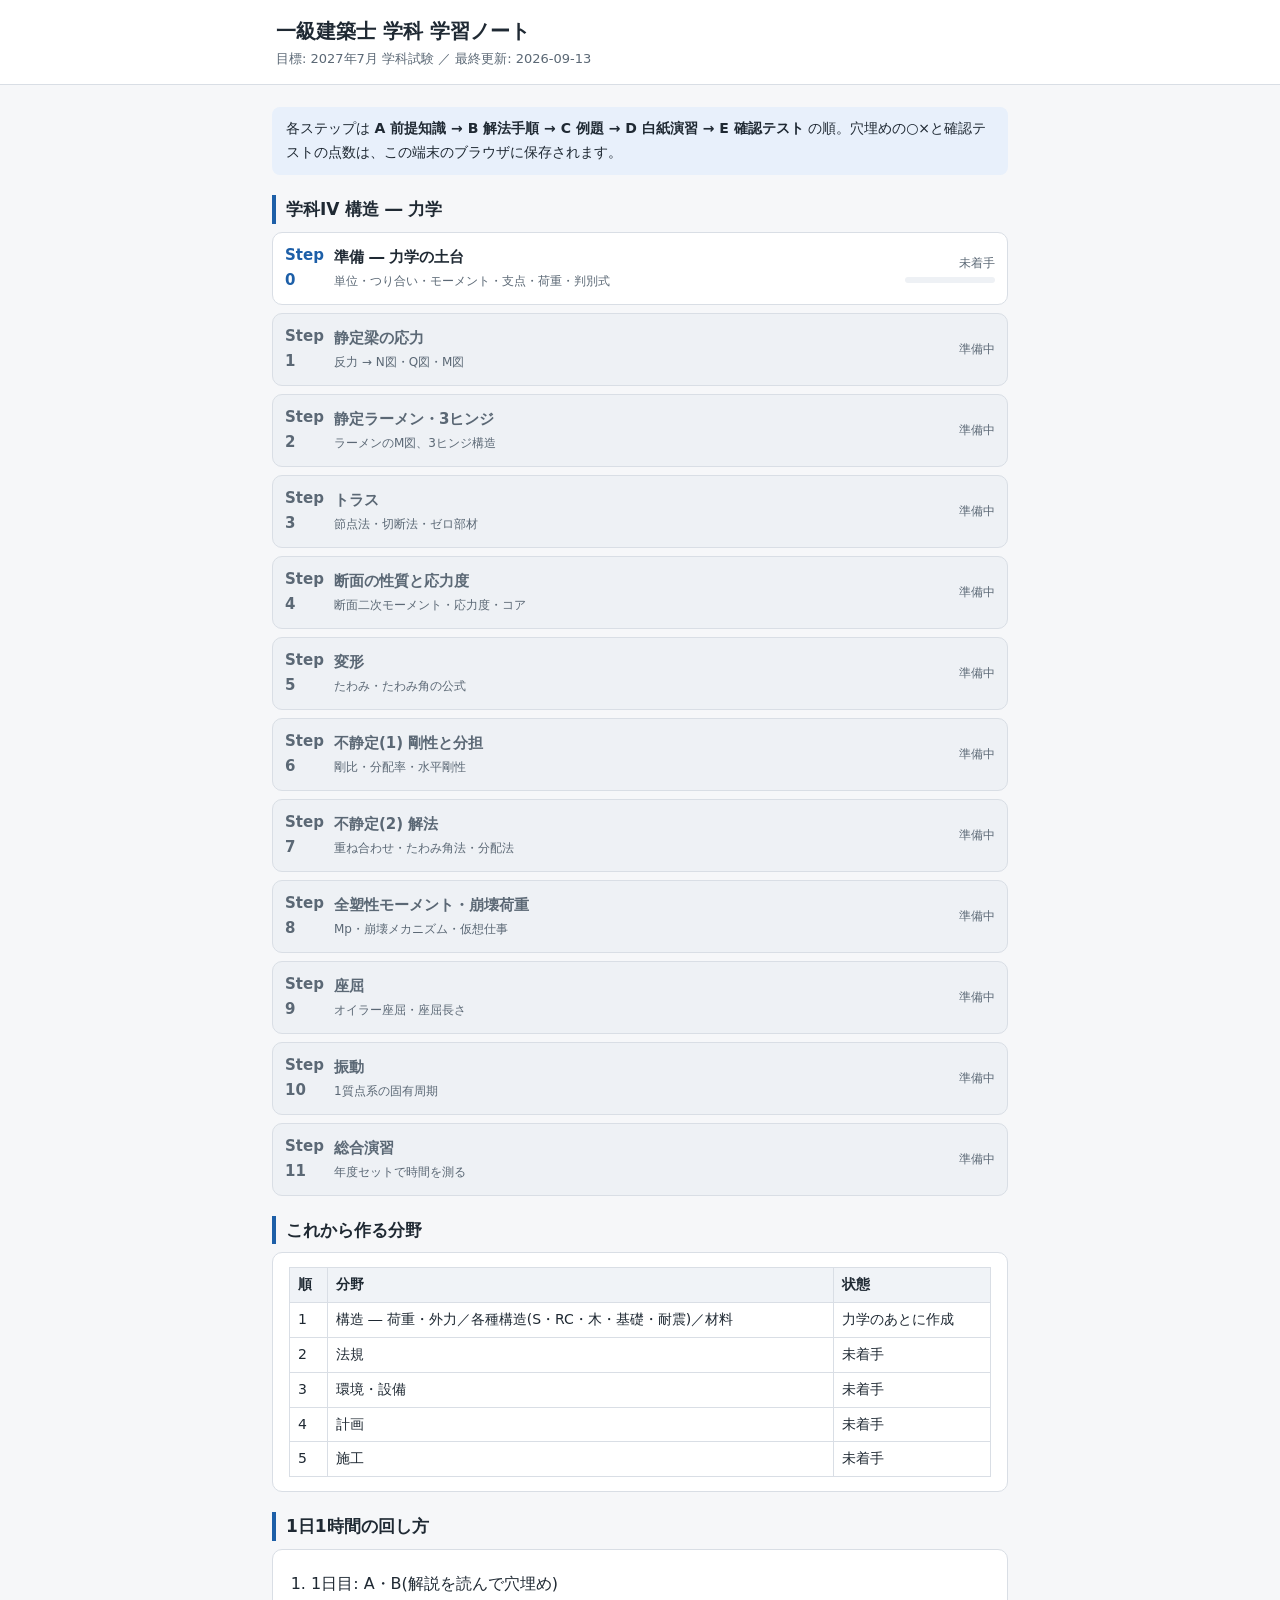
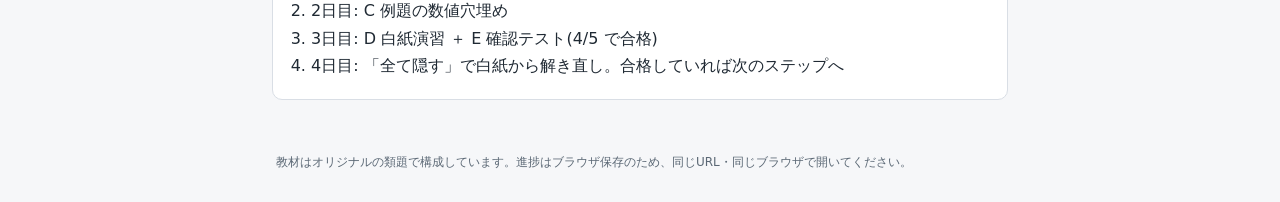
==== index.html @ 8d307e4b "初期コミット: カリキュラム・力学 Step 0・入り口 index.html Co-Authored-By: Claude Fable 5.1 <noreply@anthropic.com>" ====
<!DOCTYPE html>
<html lang="ja">
<head>
<meta charset="UTF-8">
<meta name="viewport" content="width=device-width, initial-scale=1">
<title>一級建築士 学科 学習ノート</title>
<style>
:root{--bg:#f6f7f9;--card:#fff;--ink:#1f2933;--sub:#5b6875;--line:#d9dee5;--acc:#1d5fa8;--acc-bg:#e8f0fb;--ok:#1d8f4e;--ok-bg:#e4f5ea;--mute:#eef1f5}
*{box-sizing:border-box}
body{margin:0;background:var(--bg);color:var(--ink);font-family:"Segoe UI","Yu Gothic UI","Meiryo",system-ui,sans-serif;font-size:16px;line-height:1.7}
header{background:#fff;border-bottom:1px solid var(--line)}
.hin{max-width:760px;margin:0 auto;padding:14px 16px}
.hin h1{font-size:20px;margin:0}
.hin .sub{color:var(--sub);font-size:13px}
main{max-width:760px;margin:0 auto;padding:14px 12px 40px}
h2{font-size:17px;margin:20px 0 8px;padding-left:10px;border-left:4px solid var(--acc)}
.card{background:var(--card);border:1px solid var(--line);border-radius:10px;padding:14px 16px;margin:0 0 12px}
.note{background:var(--acc-bg);border-radius:8px;padding:10px 14px;font-size:14px;margin:8px 0}
ol,ul{padding-left:22px;margin:6px 0}
.steps{list-style:none;padding:0;margin:0}
.steps li{display:flex;align-items:center;gap:10px;padding:10px 12px;border:1px solid var(--line);border-radius:10px;background:#fff;margin:8px 0}
.steps li.off{background:var(--mute);color:var(--sub)}
.steps .num{flex:0 0 2.6em;font-weight:700;color:var(--acc);font-size:15px}
.steps li.off .num{color:var(--sub)}
.steps .ttl{flex:1 1 auto;min-width:0}
.steps .ttl b{display:block;font-size:15px}
.steps .ttl small{display:block;color:var(--sub);font-size:12px}
.steps .st{flex:0 0 auto;font-size:12px;color:var(--sub);text-align:right;white-space:nowrap}
.steps .st .ok{color:var(--ok);font-weight:700}
.steps a{color:inherit;text-decoration:none;display:contents}
.bar{height:6px;background:var(--mute);border-radius:3px;overflow:hidden;margin-top:4px;width:90px}
.bar i{display:block;height:100%;background:var(--acc)}
table{border-collapse:collapse;width:100%;font-size:14px}
th,td{border:1px solid var(--line);padding:5px 8px;text-align:left;vertical-align:top}
th{background:#f0f3f7}
footer{max-width:760px;margin:0 auto;padding:0 16px 30px;color:var(--sub);font-size:12px}
</style>
</head>
<body>
<header><div class="hin">
  <h1>一級建築士 学科 学習ノート</h1>
  <div class="sub">目標: 2027年7月 学科試験 ／ 最終更新: <span id="upd">2026-09-13</span></div>
</div></header>
<main>

<div class="note">各ステップは <b>A 前提知識 → B 解法手順 → C 例題 → D 白紙演習 → E 確認テスト</b> の順。穴埋めの○×と確認テストの点数は、この端末のブラウザに保存されます。</div>

<h2>学科IV 構造 ― 力学</h2>
<ul class="steps" id="mech"></ul>

<h2>これから作る分野</h2>
<div class="card">
<table>
<tr><th>順</th><th>分野</th><th>状態</th></tr>
<tr><td>1</td><td>構造 ― 荷重・外力／各種構造(S・RC・木・基礎・耐震)／材料</td><td>力学のあとに作成</td></tr>
<tr><td>2</td><td>法規</td><td>未着手</td></tr>
<tr><td>3</td><td>環境・設備</td><td>未着手</td></tr>
<tr><td>4</td><td>計画</td><td>未着手</td></tr>
<tr><td>5</td><td>施工</td><td>未着手</td></tr>
</table>
</div>

<h2>1日1時間の回し方</h2>
<div class="card">
<ol>
<li>1日目: A・B(解説を読んで穴埋め)</li>
<li>2日目: C 例題の数値穴埋め</li>
<li>3日目: D 白紙演習 ＋ E 確認テスト(4/5 で合格)</li>
<li>4日目: 「全て隠す」で白紙から解き直し。合格していれば次のステップへ</li>
</ol>
</div>

</main>
<footer>教材はオリジナルの類題で構成しています。進捗はブラウザ保存のため、同じURL・同じブラウザで開いてください。</footer>

<script>
(function(){
const steps=[
 {id:'S00',n:'0',t:'準備 ― 力学の土台',s:'単位・つり合い・モーメント・支点・荷重・判別式',h:'structure/mechanics/S00.html',ok:true},
 {id:'S01',n:'1',t:'静定梁の応力',s:'反力 → N図・Q図・M図'},
 {id:'S02',n:'2',t:'静定ラーメン・3ヒンジ',s:'ラーメンのM図、3ヒンジ構造'},
 {id:'S03',n:'3',t:'トラス',s:'節点法・切断法・ゼロ部材'},
 {id:'S04',n:'4',t:'断面の性質と応力度',s:'断面二次モーメント・応力度・コア'},
 {id:'S05',n:'5',t:'変形',s:'たわみ・たわみ角の公式'},
 {id:'S06',n:'6',t:'不静定(1) 剛性と分担',s:'剛比・分配率・水平剛性'},
 {id:'S07',n:'7',t:'不静定(2) 解法',s:'重ね合わせ・たわみ角法・分配法'},
 {id:'S08',n:'8',t:'全塑性モーメント・崩壊荷重',s:'Mp・崩壊メカニズム・仮想仕事'},
 {id:'S09',n:'9',t:'座屈',s:'オイラー座屈・座屈長さ'},
 {id:'S10',n:'10',t:'振動',s:'1質点系の固有周期'},
 {id:'S11',n:'11',t:'総合演習',s:'年度セットで時間を測る'}
];
const ul=document.getElementById('mech');
steps.forEach(st=>{
  let d={}; try{d=JSON.parse(localStorage.getItem('ikkyu_'+st.id)||'{}')||{};}catch(e){}
  const li=document.createElement('li');
  if(!st.ok) li.className='off';
  let status='準備中';
  if(st.ok){
    const done=d.done||0,total=d.total||0,pct=total?Math.round(done/total*100):0;
    status=(total?('穴埋め ○ '+done+'/'+total):'未着手')+(d.score!=null?'<br>テスト <span class="'+(d.score>=4?'ok':'')+'">'+d.score+'/5</span>':'')+
      '<div class="bar"><i style="width:'+pct+'%"></i></div>';
  }
  const inner='<span class="num">Step '+st.n+'</span><span class="ttl"><b>'+st.t+'</b><small>'+st.s+'</small></span><span class="st">'+status+'</span>';
  li.innerHTML=st.ok?('<a href="'+st.h+'">'+inner+'</a>'):inner;
  ul.appendChild(li);
});
})();
</script>
</body>
</html>
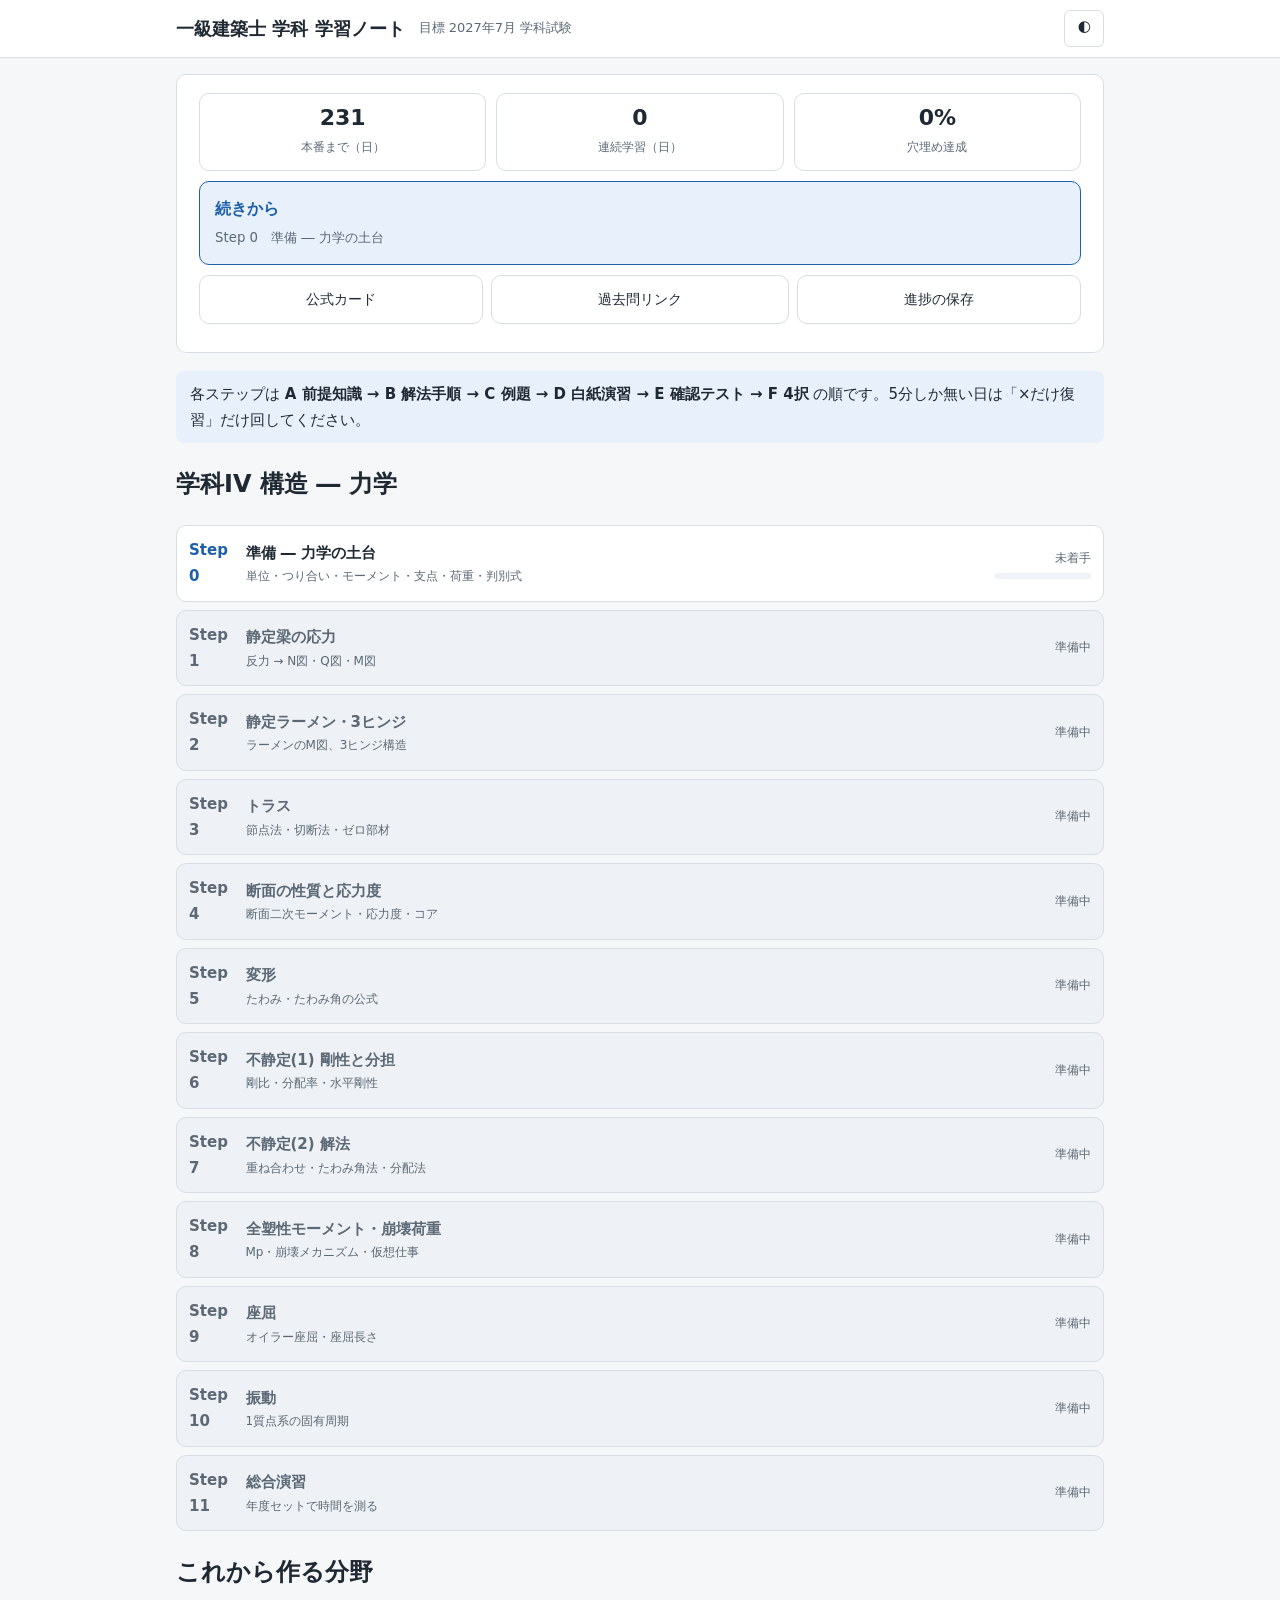
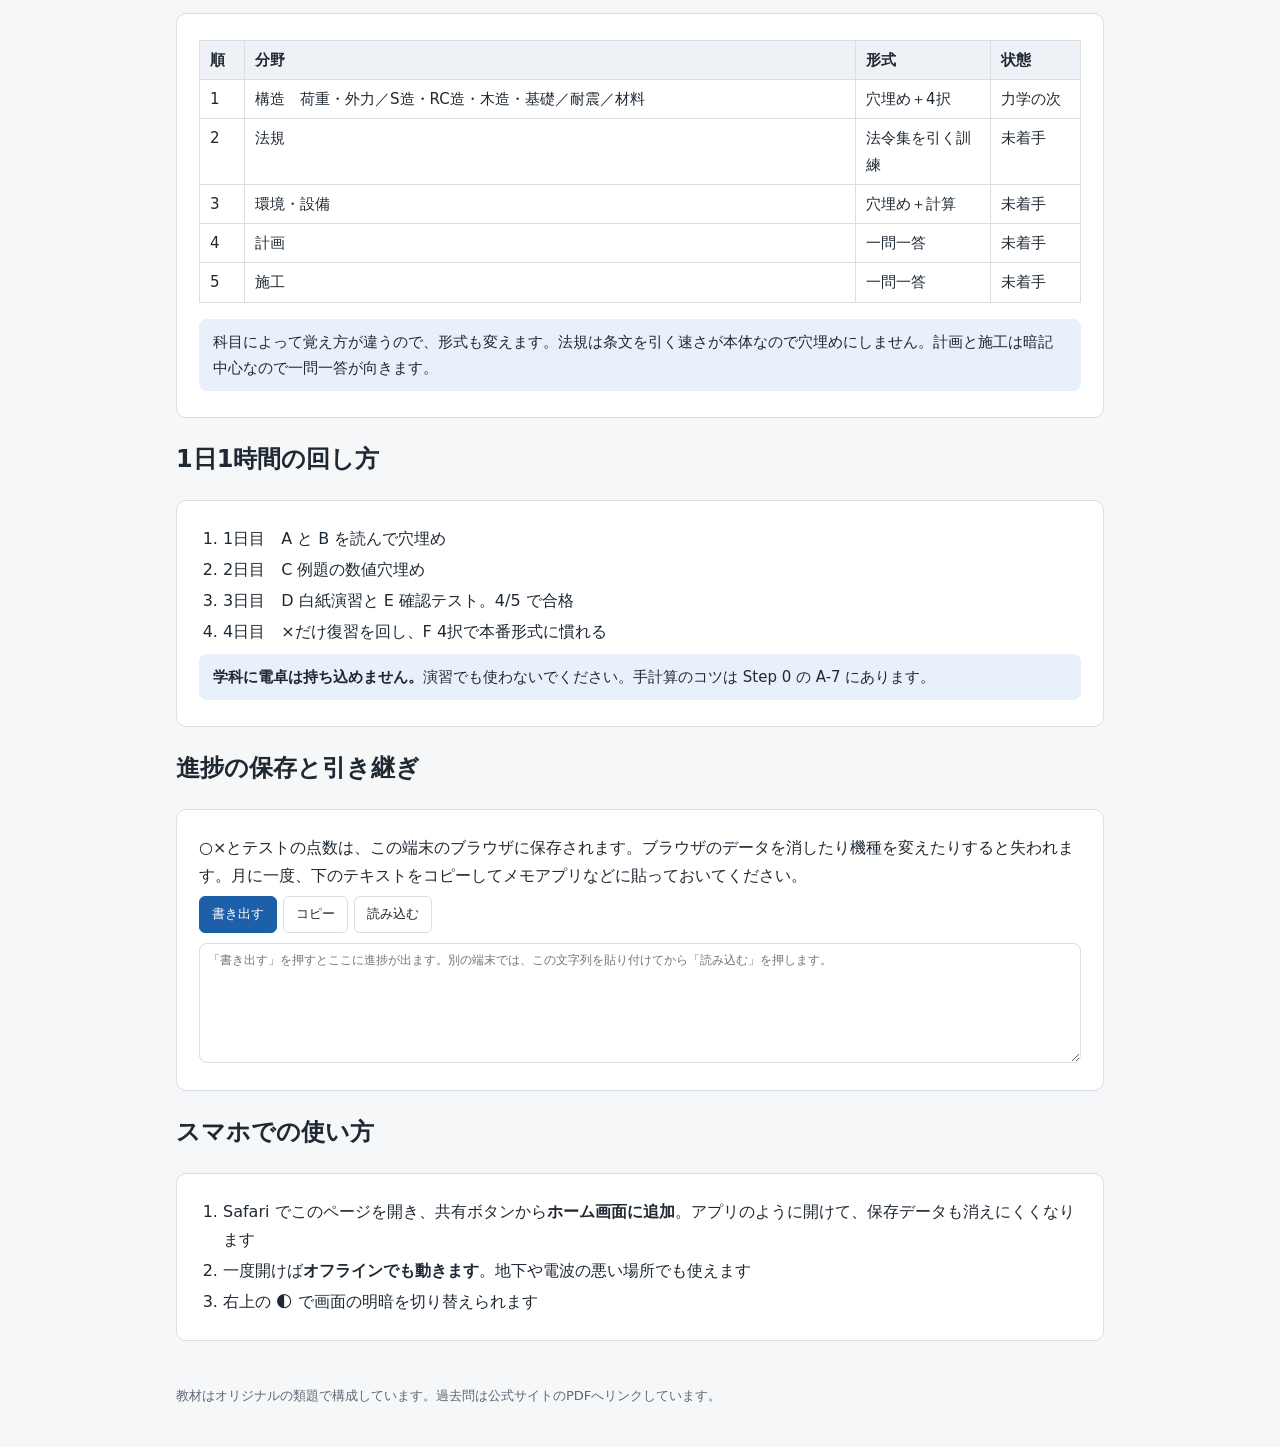
==== commit 27fa32a4: "教材アプリ化: 共通部品・×だけ復習・公式カード・過去問リンク・4択・PWA対応 - site/assets/{app.css,app.js} を新設し全ページ共通化 - ×だけ復習(ステップ内・全ス" ====
--- a/index.html
+++ b/index.html
@@ -4,105 +4,216 @@
 <meta charset="UTF-8">
 <meta name="viewport" content="width=device-width, initial-scale=1">
 <title>一級建築士 学科 学習ノート</title>
+<link rel="manifest" href="manifest.webmanifest">
+<meta name="theme-color" content="#1d5fa8">
+<link rel="apple-touch-icon" href="assets/icon-180.png">
+<link rel="stylesheet" href="assets/app.css">
 <style>
-:root{--bg:#f6f7f9;--card:#fff;--ink:#1f2933;--sub:#5b6875;--line:#d9dee5;--acc:#1d5fa8;--acc-bg:#e8f0fb;--ok:#1d8f4e;--ok-bg:#e4f5ea;--mute:#eef1f5}
-*{box-sizing:border-box}
-body{margin:0;background:var(--bg);color:var(--ink);font-family:"Segoe UI","Yu Gothic UI","Meiryo",system-ui,sans-serif;font-size:16px;line-height:1.7}
-header{background:#fff;border-bottom:1px solid var(--line)}
-.hin{max-width:760px;margin:0 auto;padding:14px 16px}
-.hin h1{font-size:20px;margin:0}
-.hin .sub{color:var(--sub);font-size:13px}
-main{max-width:760px;margin:0 auto;padding:14px 12px 40px}
-h2{font-size:17px;margin:20px 0 8px;padding-left:10px;border-left:4px solid var(--acc)}
-.card{background:var(--card);border:1px solid var(--line);border-radius:10px;padding:14px 16px;margin:0 0 12px}
-.note{background:var(--acc-bg);border-radius:8px;padding:10px 14px;font-size:14px;margin:8px 0}
-ol,ul{padding-left:22px;margin:6px 0}
-.steps{list-style:none;padding:0;margin:0}
-.steps li{display:flex;align-items:center;gap:10px;padding:10px 12px;border:1px solid var(--line);border-radius:10px;background:#fff;margin:8px 0}
-.steps li.off{background:var(--mute);color:var(--sub)}
-.steps .num{flex:0 0 2.6em;font-weight:700;color:var(--acc);font-size:15px}
-.steps li.off .num{color:var(--sub)}
-.steps .ttl{flex:1 1 auto;min-width:0}
-.steps .ttl b{display:block;font-size:15px}
-.steps .ttl small{display:block;color:var(--sub);font-size:12px}
-.steps .st{flex:0 0 auto;font-size:12px;color:var(--sub);text-align:right;white-space:nowrap}
-.steps .st .ok{color:var(--ok);font-weight:700}
-.steps a{color:inherit;text-decoration:none;display:contents}
-.bar{height:6px;background:var(--mute);border-radius:3px;overflow:hidden;margin-top:4px;width:90px}
-.bar i{display:block;height:100%;background:var(--acc)}
-table{border-collapse:collapse;width:100%;font-size:14px}
-th,td{border:1px solid var(--line);padding:5px 8px;text-align:left;vertical-align:top}
-th{background:#f0f3f7}
-footer{max-width:760px;margin:0 auto;padding:0 16px 30px;color:var(--sub);font-size:12px}
+.hero{display:flex;flex-wrap:wrap;gap:10px}
+.hero .m{flex:1 1 30%;min-width:100px;text-align:center;padding:10px 6px;border:1px solid var(--line);border-radius:10px;background:var(--card)}
+.hero .m b{display:block;font-size:22px;line-height:1.3}
+.hero .m small{color:var(--sub);font-size:12px}
+.cont{display:block;padding:13px 15px;border:1px solid var(--acc);border-radius:10px;background:var(--acc-bg);
+  text-decoration:none;color:var(--ink);margin:10px 0}
+.cont b{display:block;font-size:16px;color:var(--acc)}
+.cont small{color:var(--sub)}
+.quick{display:flex;flex-wrap:wrap;gap:8px;margin:10px 0}
+.quick a{flex:1 1 auto;text-align:center;padding:11px 12px;border:1px solid var(--line);border-radius:10px;
+  background:var(--card);text-decoration:none;color:var(--ink);font-size:14px;min-width:120px}
+.quick a:hover{background:var(--acc-bg)}
 </style>
 </head>
 <body>
 <header><div class="hin">
   <h1>一級建築士 学科 学習ノート</h1>
-  <div class="sub">目標: 2027年7月 学科試験 ／ 最終更新: <span id="upd">2026-09-13</span></div>
+  <span class="sub">目標 2027年7月 学科試験</span>
 </div></header>
 <main>
 
-<div class="note">各ステップは <b>A 前提知識 → B 解法手順 → C 例題 → D 白紙演習 → E 確認テスト</b> の順。穴埋めの○×と確認テストの点数は、この端末のブラウザに保存されます。</div>
+<div class="card">
+  <div class="hero">
+    <div class="m"><b id="dleft">–</b><small>本番まで（日）</small></div>
+    <div class="m"><b id="strk">–</b><small>連続学習（日）</small></div>
+    <div class="m"><b id="allp">–</b><small>穴埋め達成</small></div>
+  </div>
+  <a class="cont" id="cont" href="structure/mechanics/S00.html"><b>続きから</b><small id="contsub">Step 0 準備 ― 力学の土台</small></a>
+  <div class="quick">
+    <a href="formulas.html">公式カード</a>
+    <a href="past-exams.html">過去問リンク</a>
+    <a href="#backup">進捗の保存</a>
+  </div>
+  <div id="gr"></div>
+</div>
+
+<div class="note">各ステップは <b>A 前提知識 → B 解法手順 → C 例題 → D 白紙演習 → E 確認テスト → F 4択</b> の順です。5分しか無い日は「×だけ復習」だけ回してください。</div>
 
 <h2>学科IV 構造 ― 力学</h2>
 <ul class="steps" id="mech"></ul>
 
 <h2>これから作る分野</h2>
 <div class="card">
-<table>
-<tr><th>順</th><th>分野</th><th>状態</th></tr>
-<tr><td>1</td><td>構造 ― 荷重・外力／各種構造(S・RC・木・基礎・耐震)／材料</td><td>力学のあとに作成</td></tr>
-<tr><td>2</td><td>法規</td><td>未着手</td></tr>
-<tr><td>3</td><td>環境・設備</td><td>未着手</td></tr>
-<tr><td>4</td><td>計画</td><td>未着手</td></tr>
-<tr><td>5</td><td>施工</td><td>未着手</td></tr>
-</table>
+<div class="scroll"><table>
+<tr><th style="width:3em">順</th><th>分野</th><th style="width:9em">形式</th><th style="width:6em">状態</th></tr>
+<tr><td>1</td><td>構造　荷重・外力／S造・RC造・木造・基礎／耐震／材料</td><td>穴埋め＋4択</td><td>力学の次</td></tr>
+<tr><td>2</td><td>法規</td><td>法令集を引く訓練</td><td>未着手</td></tr>
+<tr><td>3</td><td>環境・設備</td><td>穴埋め＋計算</td><td>未着手</td></tr>
+<tr><td>4</td><td>計画</td><td>一問一答</td><td>未着手</td></tr>
+<tr><td>5</td><td>施工</td><td>一問一答</td><td>未着手</td></tr>
+</table></div>
+<p class="note">科目によって覚え方が違うので、形式も変えます。法規は条文を引く速さが本体なので穴埋めにしません。計画と施工は暗記中心なので一問一答が向きます。</p>
 </div>
 
 <h2>1日1時間の回し方</h2>
 <div class="card">
 <ol>
-<li>1日目: A・B(解説を読んで穴埋め)</li>
-<li>2日目: C 例題の数値穴埋め</li>
-<li>3日目: D 白紙演習 ＋ E 確認テスト(4/5 で合格)</li>
-<li>4日目: 「全て隠す」で白紙から解き直し。合格していれば次のステップへ</li>
+<li>1日目　A と B を読んで穴埋め</li>
+<li>2日目　C 例題の数値穴埋め</li>
+<li>3日目　D 白紙演習と E 確認テスト。4/5 で合格</li>
+<li>4日目　×だけ復習を回し、F 4択で本番形式に慣れる</li>
 </ol>
+<p class="note"><b>学科に電卓は持ち込めません。</b>演習でも使わないでください。手計算のコツは Step 0 の A-7 にあります。</p>
+</div>
+
+<h2 id="backup">進捗の保存と引き継ぎ</h2>
+<div class="card">
+<p>○×とテストの点数は、この端末のブラウザに保存されます。ブラウザのデータを消したり機種を変えたりすると失われます。月に一度、下のテキストをコピーしてメモアプリなどに貼っておいてください。</p>
+<div class="tools">
+  <button id="bkout" class="pri">書き出す</button>
+  <button id="bkcopy">コピー</button>
+  <button id="bkin">読み込む</button>
+</div>
+<textarea id="bktxt" placeholder="「書き出す」を押すとここに進捗が出ます。別の端末では、この文字列を貼り付けてから「読み込む」を押します。"></textarea>
+<p id="bkmsg" class="note" hidden></p>
+</div>
+
+<h2>スマホでの使い方</h2>
+<div class="card">
+<ol>
+<li>Safari でこのページを開き、共有ボタンから<b>ホーム画面に追加</b>。アプリのように開けて、保存データも消えにくくなります</li>
+<li>一度開けば<b>オフラインでも動きます</b>。地下や電波の悪い場所でも使えます</li>
+<li>右上の 🌓 で画面の明暗を切り替えられます</li>
+</ol>
 </div>
 
 </main>
-<footer>教材はオリジナルの類題で構成しています。進捗はブラウザ保存のため、同じURL・同じブラウザで開いてください。</footer>
-
+<footer>教材はオリジナルの類題で構成しています。過去問は公式サイトのPDFへリンクしています。</footer>
+
+<script src="assets/app.js"></script>
 <script>
 (function(){
-const steps=[
- {id:'S00',n:'0',t:'準備 ― 力学の土台',s:'単位・つり合い・モーメント・支点・荷重・判別式',h:'structure/mechanics/S00.html',ok:true},
- {id:'S01',n:'1',t:'静定梁の応力',s:'反力 → N図・Q図・M図'},
- {id:'S02',n:'2',t:'静定ラーメン・3ヒンジ',s:'ラーメンのM図、3ヒンジ構造'},
- {id:'S03',n:'3',t:'トラス',s:'節点法・切断法・ゼロ部材'},
- {id:'S04',n:'4',t:'断面の性質と応力度',s:'断面二次モーメント・応力度・コア'},
- {id:'S05',n:'5',t:'変形',s:'たわみ・たわみ角の公式'},
- {id:'S06',n:'6',t:'不静定(1) 剛性と分担',s:'剛比・分配率・水平剛性'},
- {id:'S07',n:'7',t:'不静定(2) 解法',s:'重ね合わせ・たわみ角法・分配法'},
- {id:'S08',n:'8',t:'全塑性モーメント・崩壊荷重',s:'Mp・崩壊メカニズム・仮想仕事'},
- {id:'S09',n:'9',t:'座屈',s:'オイラー座屈・座屈長さ'},
- {id:'S10',n:'10',t:'振動',s:'1質点系の固有周期'},
- {id:'S11',n:'11',t:'総合演習',s:'年度セットで時間を測る'}
-];
-const ul=document.getElementById('mech');
-steps.forEach(st=>{
-  let d={}; try{d=JSON.parse(localStorage.getItem('ikkyu_'+st.id)||'{}')||{};}catch(e){}
-  const li=document.createElement('li');
-  if(!st.ok) li.className='off';
-  let status='準備中';
-  if(st.ok){
-    const done=d.done||0,total=d.total||0,pct=total?Math.round(done/total*100):0;
-    status=(total?('穴埋め ○ '+done+'/'+total):'未着手')+(d.score!=null?'<br>テスト <span class="'+(d.score>=4?'ok':'')+'">'+d.score+'/5</span>':'')+
+var K=window.IKKYU;
+K.applyTheme();
+K.header({});
+K.initSW('');
+
+/* 上部の数値 */
+var d=K.daysLeft();
+document.getElementById('dleft').textContent = d>0? d : '—';
+document.getElementById('strk').textContent = K.streak();
+
+/* ステップ一覧 */
+var ul=document.getElementById('mech'), gdone=0, gtot=0, firstUnfinished=null;
+K.STEPS.forEach(function(st){
+  var dd=K.rd('ikkyu_'+st.id);
+  var li=document.createElement('li');
+  if(!st.ready) li.className='off';
+  var status='準備中';
+  if(st.ready){
+    var done=dd.done||0, total=dd.total||0, pct= total? Math.round(done/total*100):0;
+    gdone+=done; gtot+=total;
+    if(!firstUnfinished && (dd.score==null || dd.score<4)) firstUnfinished=st;
+    status=(total? ('穴埋め ○ '+done+'/'+total) : '未着手')+
+      (dd.score!=null? ('<br>テスト <span class="'+(dd.score>=4?'ok':'')+'">'+dd.score+'/'+(dd.qn||5)+'</span>') : '')+
       '<div class="bar"><i style="width:'+pct+'%"></i></div>';
   }
-  const inner='<span class="num">Step '+st.n+'</span><span class="ttl"><b>'+st.t+'</b><small>'+st.s+'</small></span><span class="st">'+status+'</span>';
-  li.innerHTML=st.ok?('<a href="'+st.h+'">'+inner+'</a>'):inner;
+  var inner='<span class="num">Step '+st.n+'</span><span class="ttl"><b>'+st.t+'</b><small>'+st.s+'</small></span><span class="st">'+status+'</span>';
+  li.innerHTML = st.ready? ('<a href="'+st.h+'">'+inner+'</a>') : inner;
   ul.appendChild(li);
+});
+document.getElementById('allp').textContent = gtot? (Math.round(gdone/gtot*100)+'%') : '0%';
+
+/* 続きから */
+var last=K.app().last, cont=document.getElementById('cont'), sub=document.getElementById('contsub');
+if(last && last.step){
+  var s=K.STEPS.filter(function(x){return x.id===last.step;})[0];
+  if(s){ cont.href=s.h; sub.textContent='Step '+s.n+'　'+s.t; }
+} else if(firstUnfinished){
+  cont.href=firstUnfinished.h;
+  sub.textContent='Step '+firstUnfinished.n+'　'+firstUnfinished.t;
+}
+/* いま開いているステップに印 */
+if(last && last.step){
+  var idx=K.STEPS.map(function(x){return x.id;}).indexOf(last.step);
+  if(idx>=0 && ul.children[idx]) ul.children[idx].classList.add('cur');
+}
+
+/* 全ステップ横断の ×だけ復習 */
+var xs=[];
+K.STEPS.forEach(function(st){
+  var dd=K.rd('ikkyu_'+st.id), c=dd.xctx||{};
+  Object.keys(c).forEach(function(k){ xs.push({step:st, id:k, a:c[k].a, c:c[k].c, h:st.h}); });
+});
+if(xs.length){
+  var box=document.getElementById('gr');
+  box.innerHTML='<div class="tools"><button class="pri" id="gorev">×だけ復習（全ステップ '+xs.length+' 件）</button></div>';
+  document.getElementById('gorev').addEventListener('click',function(){ runGlobal(xs); });
+}
+function runGlobal(list){
+  var i=0;
+  var ovl=document.createElement('div'); ovl.className='ovl';
+  ovl.innerHTML='<div class="box"><div class="hd"><b></b><button class="cl">閉じる</button></div><div class="ctx"></div><div class="act"></div></div>';
+  document.body.appendChild(ovl);
+  var hd=ovl.querySelector('.hd b'), ctx=ovl.querySelector('.ctx'), act=ovl.querySelector('.act');
+  ovl.querySelector('.cl').addEventListener('click',close);
+  ovl.addEventListener('click',function(e){ if(e.target===ovl) close(); });
+  function close(){ ovl.remove(); location.reload(); }
+  function draw(){
+    if(i>=list.length){
+      hd.textContent='復習おわり';
+      ctx.innerHTML='<p>'+list.length+' 件を見直しました。</p>';
+      act.innerHTML='<button class="pri">閉じる</button>';
+      act.querySelector('button').addEventListener('click',close);
+      return;
+    }
+    var it=list[i];
+    hd.textContent='×だけ復習　'+(i+1)+' / '+list.length+'　Step '+it.step.n;
+    ctx.textContent=it.c;
+    act.innerHTML='<button class="pri">答えを見る</button>';
+    act.querySelector('button').addEventListener('click',function(){
+      ctx.innerHTML=it.c.replace('［ ？ ］','<span class="rev">'+it.a+'</span>');
+      act.innerHTML='<button class="ok">できた ○</button><button class="ng">まだ ×</button>';
+      act.querySelector('.ok').addEventListener('click',function(){
+        var s=K.rd('ikkyu_'+it.step.id);
+        s[it.id]='o'; if(s.xctx) delete s.xctx[it.id];
+        s.done=(s.done||0)+1; K.wr('ikkyu_'+it.step.id,s);
+        i++; draw();
+      });
+      act.querySelector('.ng').addEventListener('click',function(){ i++; draw(); });
+    });
+  }
+  draw();
+}
+
+/* バックアップ */
+var ta=document.getElementById('bktxt'), msg=document.getElementById('bkmsg');
+function say(t){ msg.textContent=t; msg.hidden=false; }
+document.getElementById('bkout').addEventListener('click',function(){
+  ta.value=K.exportAll(); say('書き出しました。このテキストを全部コピーして保管してください。');
+});
+document.getElementById('bkcopy').addEventListener('click',function(){
+  if(!ta.value){ ta.value=K.exportAll(); }
+  ta.select(); ta.setSelectionRange(0,999999);
+  var ok=false;
+  try{ ok=document.execCommand('copy'); }catch(e){}
+  if(!ok && navigator.clipboard){ navigator.clipboard.writeText(ta.value).then(function(){ say('コピーしました。'); }); return; }
+  say(ok? 'コピーしました。' : 'コピーできませんでした。手で選択してコピーしてください。');
+});
+document.getElementById('bkin').addEventListener('click',function(){
+  if(!ta.value.trim()){ say('先に、保管しておいたテキストを貼り付けてください。'); return; }
+  if(!confirm('いまの進捗を、貼り付けた内容で上書きします。よろしいですか？')) return;
+  var r=K.importAll(ta.value);
+  say(r.msg);
+  if(r.ok) setTimeout(function(){ location.reload(); },800);
 });
 })();
 </script>
--- a/assets/app.css
+++ b/assets/app.css
@@ -0,0 +1,190 @@
+/* 一級建築士 学習ノート 共通スタイル */
+:root{
+  --bg:#f6f7f9; --card:#fff; --ink:#1f2933; --sub:#5b6875; --line:#d9dee5;
+  --acc:#1d5fa8; --acc-bg:#e8f0fb; --ok:#1d8f4e; --ok-bg:#e4f5ea;
+  --ng:#c43d3d; --ng-bg:#fbe7e7; --warn-bg:#fff6dc; --warn:#8a6100;
+  --mute:#eef1f5; --shadow:0 2px 8px rgba(31,41,51,.08);
+  --figink:#1f2933; --figgr:#1f2933;
+}
+[data-theme="dark"]{
+  --bg:#14181d; --card:#1c2127; --ink:#e4e8ed; --sub:#98a3b0; --line:#2f3742;
+  --acc:#6aa9e9; --acc-bg:#1b2836; --ok:#4cc07d; --ok-bg:#16301f;
+  --ng:#ef7b7b; --ng-bg:#331a1a; --warn-bg:#332a12; --warn:#e0bc6a;
+  --mute:#232a32; --shadow:0 2px 8px rgba(0,0,0,.4);
+  --figink:#e4e8ed; --figgr:#b6c0cc;
+}
+*{box-sizing:border-box}
+html{-webkit-text-size-adjust:100%}
+body{margin:0;background:var(--bg);color:var(--ink);
+  font-family:"Segoe UI","Yu Gothic UI","Hiragino Sans","Meiryo",system-ui,sans-serif;
+  font-size:16px;line-height:1.75;overflow-wrap:break-word}
+
+/* ---- ヘッダ ---- */
+header{background:var(--card);border-bottom:1px solid var(--line);position:sticky;top:0;z-index:20}
+.hin{max-width:960px;margin:0 auto;padding:10px 16px;display:flex;flex-wrap:wrap;align-items:center;gap:6px 14px}
+.hin h1{font-size:18px;margin:0}
+.hin .sub{color:var(--sub);font-size:13px}
+nav.tabs{display:flex;flex-wrap:wrap;gap:4px}
+nav.tabs a{display:inline-block;padding:4px 11px;border:1px solid var(--line);border-radius:14px;
+  color:var(--ink);text-decoration:none;font-size:13px;background:var(--card)}
+nav.tabs a:hover{background:var(--acc-bg)}
+.prog{margin-left:auto;font-size:13px;color:var(--sub);white-space:nowrap}
+.hbtns{display:flex;gap:4px;margin-left:auto}
+
+main{max-width:960px;margin:0 auto;padding:16px}
+section.card,.card{background:var(--card);border:1px solid var(--line);border-radius:10px;padding:18px 22px;margin:0 0 18px}
+section.card>h2{margin:0 0 6px;font-size:20px;display:flex;flex-wrap:wrap;align-items:center;gap:10px}
+section.card>h2 .cnt{font-size:13px;color:var(--sub);font-weight:400}
+h3{font-size:17px;margin:22px 0 6px;padding-left:10px;border-left:4px solid var(--acc)}
+h4{font-size:15px;margin:16px 0 4px}
+p{margin:6px 0}
+ul,ol{padding-left:24px;margin:6px 0}
+li{margin:3px 0}
+a{color:var(--acc)}
+
+.tools{display:flex;gap:6px;flex-wrap:wrap;margin:6px 0 10px}
+button{font:inherit;font-size:13px;padding:6px 12px;border:1px solid var(--line);border-radius:6px;
+  background:var(--card);cursor:pointer;color:var(--ink);min-height:34px}
+button:hover{background:var(--acc-bg)}
+button.pri{background:var(--acc);color:#fff;border-color:var(--acc)}
+button.pri:hover{opacity:.88}
+
+.note{background:var(--acc-bg);border-radius:8px;padding:10px 14px;margin:8px 0;font-size:15px}
+.warn{background:var(--warn-bg);border-radius:8px;padding:10px 14px;margin:8px 0;font-size:15px;color:var(--warn)}
+
+table{border-collapse:collapse;width:100%;margin:8px 0;font-size:15px}
+th,td{border:1px solid var(--line);padding:6px 10px;vertical-align:top;text-align:left}
+th{background:var(--mute);font-weight:600}
+.scroll{overflow-x:auto}
+
+/* ---- 穴埋め ---- */
+.bl{display:inline-block;cursor:pointer;user-select:none;vertical-align:baseline;margin:0 2px}
+.bl .q{display:inline-block;min-width:3.4em;text-align:center;border-bottom:2px solid var(--acc);
+  color:var(--acc);padding:2px 6px;font-weight:600}
+.bl .a{display:none;color:var(--acc);font-weight:700;background:var(--acc-bg);border-radius:4px;padding:1px 6px}
+.bl .mk{display:none;margin-left:2px;font-size:12px;vertical-align:middle}
+.bl .mk b{display:inline-block;width:26px;height:26px;line-height:24px;text-align:center;
+  border:1px solid var(--line);border-radius:50%;margin-left:3px;font-weight:400;background:var(--card)}
+.bl.open .q{display:none}
+.bl.open .a,.bl.open .mk{display:inline-block}
+.bl.o .a{background:var(--ok-bg);color:var(--ok)}
+.bl.x .a{background:var(--ng-bg);color:var(--ng)}
+.bl.o .mk b.o{background:var(--ok);color:#fff;border-color:var(--ok)}
+.bl.x .mk b.x{background:var(--ng);color:#fff;border-color:var(--ng)}
+
+/* ---- 図 ---- */
+svg.fig{display:block;max-width:100%;height:auto;margin:8px auto}
+.fig .bm{stroke:var(--figink);stroke-width:4;stroke-linecap:round}
+.fig .sp{fill:var(--card);stroke:var(--figink);stroke-width:1.6}
+.fig .gr{stroke:var(--figgr);stroke-width:1.2}
+.fig .ld{stroke:var(--ng);stroke-width:2;fill:none}
+.fig .lt{fill:var(--ng);font-size:13px;font-weight:600}
+.fig .dm{stroke:var(--sub);stroke-width:1}
+.fig .dt{fill:var(--sub);font-size:12px}
+.fig .nm{fill:var(--figink);font-size:13px;font-weight:600}
+.fig .rc{stroke:var(--acc);stroke-width:2;fill:none}
+.fig .rt{fill:var(--acc);font-size:12px;font-weight:600}
+.figrow{display:flex;flex-wrap:wrap;gap:12px;justify-content:center}
+.figrow figure{margin:0;text-align:center;font-size:13px;color:var(--sub)}
+
+/* ---- 例題・解答 ---- */
+.ex{border:1px solid var(--line);border-radius:8px;padding:12px 16px;margin:10px 0;background:var(--bg)}
+.ex .ttl{font-weight:600;color:var(--acc)}
+.calc{font-family:Consolas,"Courier New",monospace;font-size:15px;background:var(--mute);
+  border-radius:6px;padding:8px 12px;margin:6px 0;line-height:2;overflow-x:auto}
+details{margin:8px 0}
+summary{cursor:pointer;color:var(--acc);font-weight:600;padding:4px 0;min-height:30px}
+details>div{border-left:3px solid var(--line);padding:6px 14px;margin-top:6px}
+
+/* ---- 確認テスト ---- */
+.qz{border:1px solid var(--line);border-radius:8px;padding:12px 16px;margin:10px 0}
+.qz input[type=number]{font:inherit;width:6.5em;padding:6px 8px;border:1px solid var(--line);
+  border-radius:6px;text-align:right;background:var(--card);color:var(--ink)}
+.qz .res{margin-left:8px;font-weight:700}
+.qz .res.o{color:var(--ok)} .qz .res.x{color:var(--ng)}
+.score{font-size:18px;font-weight:700;margin:10px 0}
+
+/* ---- 4択 ---- */
+.mc{border:1px solid var(--line);border-radius:8px;padding:12px 16px;margin:10px 0}
+.mc .opts{list-style:none;padding:0;margin:8px 0 0}
+.mc .opts li{margin:6px 0}
+.mc .opts label{display:flex;gap:8px;align-items:flex-start;padding:8px 10px;border:1px solid var(--line);
+  border-radius:8px;cursor:pointer;background:var(--card)}
+.mc .opts label:hover{background:var(--acc-bg)}
+.mc .opts input{margin-top:5px;flex:0 0 auto;width:18px;height:18px}
+.mc .opts li.o label{background:var(--ok-bg);border-color:var(--ok)}
+.mc .opts li.x label{background:var(--ng-bg);border-color:var(--ng)}
+
+/* ---- チェックリスト ---- */
+.chk{list-style:none;padding:0;margin:8px 0}
+.chk li{margin:4px 0}
+.chk label{display:flex;gap:9px;align-items:flex-start;padding:7px 10px;border:1px solid var(--line);
+  border-radius:8px;cursor:pointer;background:var(--card);font-size:15px}
+.chk input{margin-top:4px;flex:0 0 auto;width:18px;height:18px}
+.chk input:checked+span{color:var(--sub);text-decoration:line-through}
+
+/* ---- 復習カード ---- */
+.ovl{position:fixed;inset:0;background:rgba(10,14,18,.72);z-index:100;display:flex;
+  align-items:center;justify-content:center;padding:12px}
+.ovl .box{background:var(--card);border-radius:14px;max-width:620px;width:100%;
+  max-height:88vh;overflow:auto;padding:16px 18px;box-shadow:var(--shadow)}
+.ovl .hd{display:flex;align-items:center;gap:10px;margin-bottom:10px}
+.ovl .hd b{font-size:15px}
+.ovl .hd .cl{margin-left:auto}
+.ovl .ctx{background:var(--mute);border-radius:8px;padding:10px 14px;margin:8px 0;font-size:15px;line-height:2}
+.ovl .ctx .tgt{background:var(--acc);color:#fff;border-radius:4px;padding:1px 8px;font-weight:700}
+.ovl .ctx .rev{background:var(--ok-bg);color:var(--ok);border-radius:4px;padding:1px 8px;font-weight:700}
+.ovl .ctx .bl{pointer-events:none}
+.ovl .ctx .bl .q{display:none}
+.ovl .ctx .bl .a{display:inline-block;background:transparent;color:var(--sub);font-weight:400;padding:0}
+.ovl .ctx .bl .mk{display:none}
+.ovl .act{display:flex;gap:8px;margin-top:10px}
+.ovl .act button{flex:1 1 0;min-height:44px;font-size:15px}
+.ovl .ok{background:var(--ok-bg);color:var(--ok);border-color:var(--ok)}
+.ovl .ng{background:var(--ng-bg);color:var(--ng);border-color:var(--ng)}
+
+/* ---- タイマー ---- */
+.tmr{display:inline-flex;align-items:center;gap:8px;font-family:Consolas,monospace;
+  font-size:18px;font-weight:700;padding:4px 10px;border:1px solid var(--line);border-radius:8px;background:var(--card)}
+
+/* ---- 進捗バー ---- */
+.bar{height:6px;background:var(--mute);border-radius:3px;overflow:hidden;margin-top:4px;width:96px}
+.bar i{display:block;height:100%;background:var(--acc)}
+
+/* ---- ステップ一覧 ---- */
+.steps{list-style:none;padding:0;margin:0}
+.steps li{display:flex;align-items:center;gap:10px;padding:11px 12px;border:1px solid var(--line);
+  border-radius:10px;background:var(--card);margin:8px 0}
+.steps li.off{background:var(--mute);color:var(--sub)}
+.steps li.cur{border-color:var(--acc);box-shadow:0 0 0 2px var(--acc-bg)}
+.steps .num{flex:0 0 3.1em;font-weight:700;color:var(--acc);font-size:15px}
+.steps li.off .num{color:var(--sub)}
+.steps .ttl{flex:1 1 auto;min-width:0}
+.steps .ttl b{display:block;font-size:15px}
+.steps .ttl small{display:block;color:var(--sub);font-size:12px}
+.steps .st{flex:0 0 auto;font-size:12px;color:var(--sub);text-align:right;white-space:nowrap}
+.steps .st .ok{color:var(--ok);font-weight:700}
+.steps a{color:inherit;text-decoration:none;display:contents}
+
+textarea{width:100%;min-height:120px;font-family:Consolas,monospace;font-size:12px;
+  border:1px solid var(--line);border-radius:8px;padding:8px;background:var(--card);color:var(--ink)}
+sup{font-size:11px}
+footer{max-width:960px;margin:0 auto;padding:10px 16px 40px;color:var(--sub);font-size:13px}
+
+@media (max-width:600px){
+  .hin{padding:8px 12px;gap:4px 10px}
+  .hin .sub{display:none}
+  .prog{margin-left:0;width:100%}
+  nav.tabs a{padding:3px 9px;font-size:12px}
+  main{padding:10px}
+  section.card,.card{padding:14px 12px}
+  .ex{padding:10px 12px}
+  .calc{font-size:14px;padding:8px}
+  th,td{padding:5px 7px}
+}
+@media print{
+  header{position:static}
+  .tools,.mk,.hbtns,.ovl{display:none!important}
+  body{background:#fff}
+  section.card{break-inside:avoid;border:none;padding:0}
+}
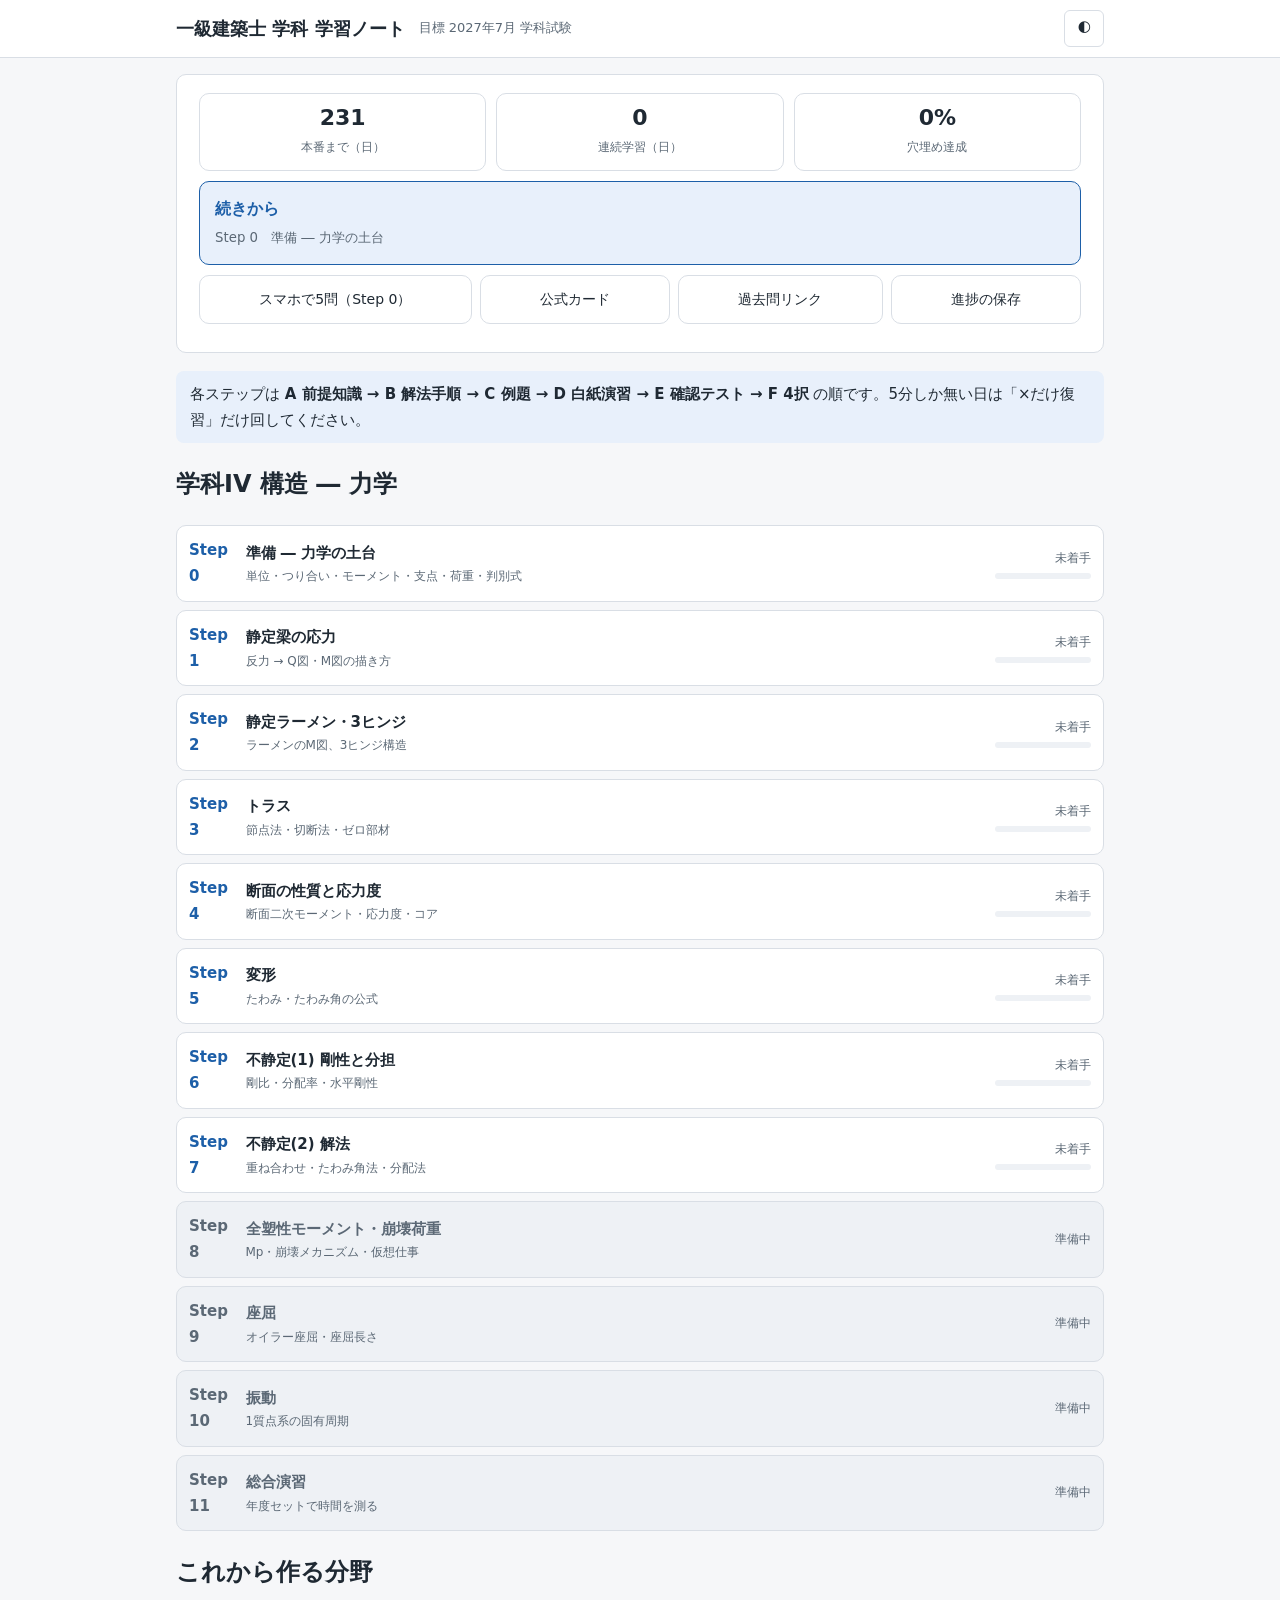
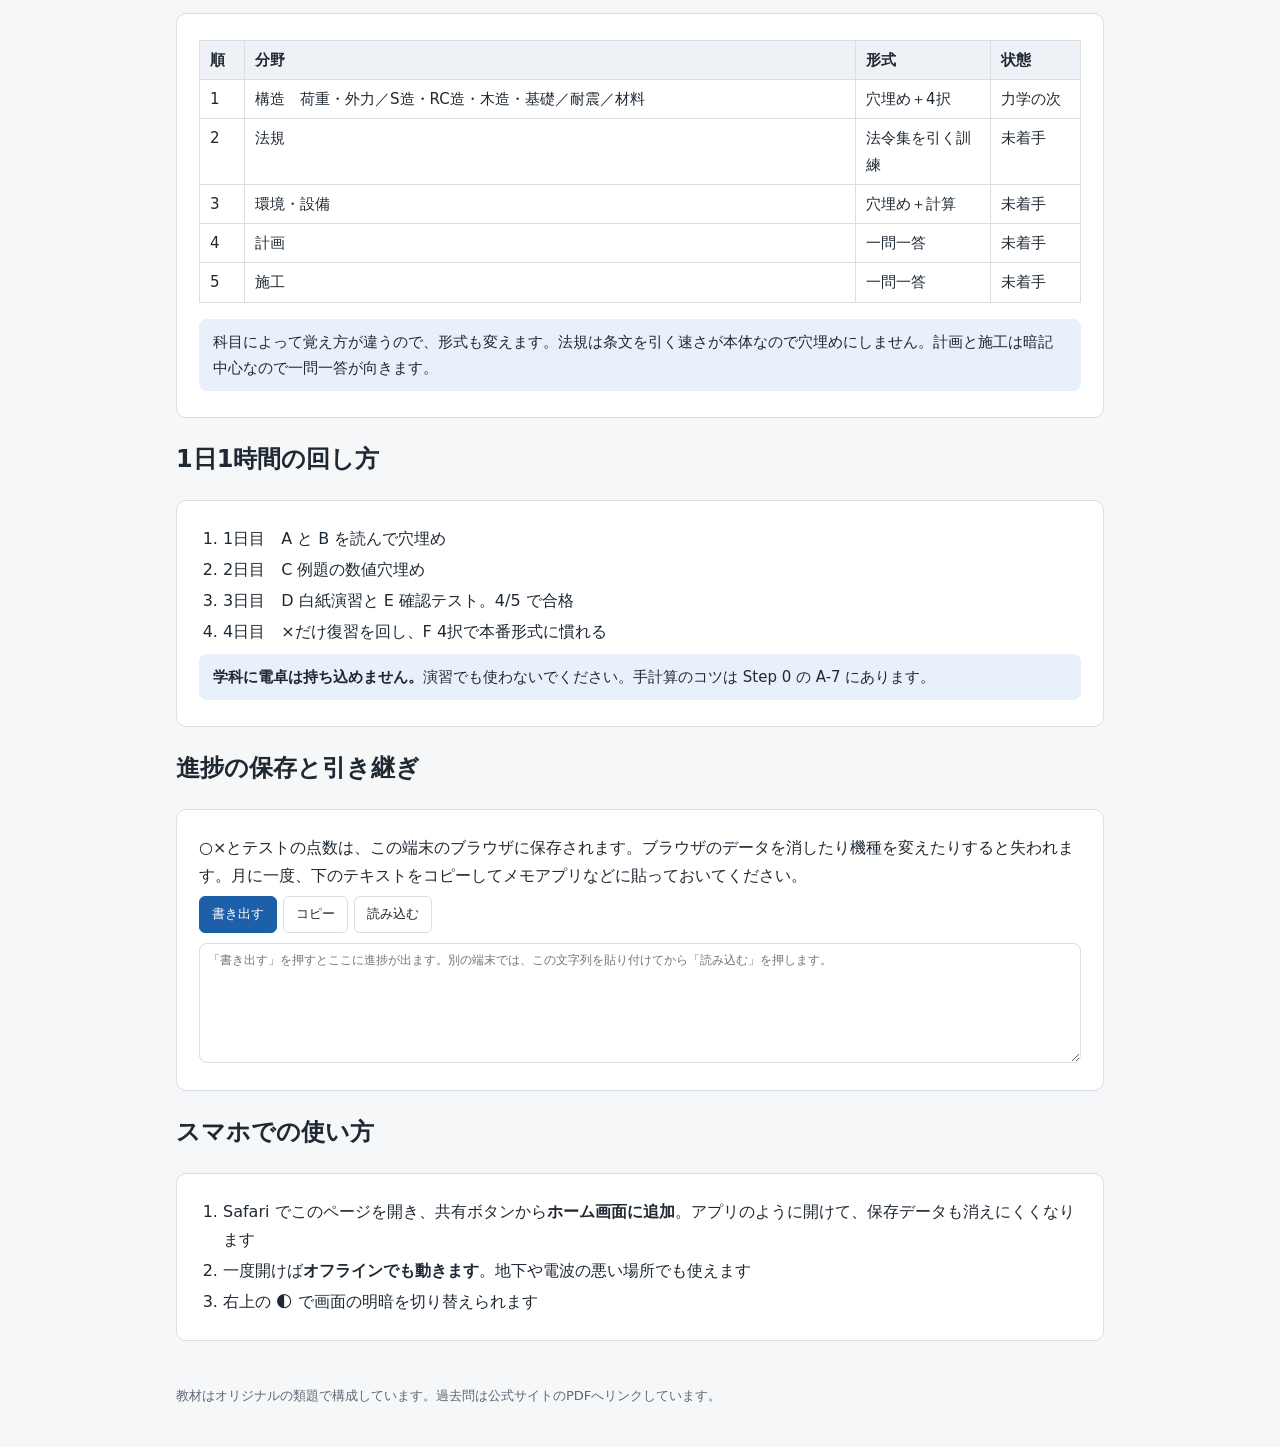
==== commit 9c80e812: "スマホ版 Step 0 を新設・机の版の不静定次数の誤りを修正 - site/structure/mechanics/S00m.html：15セット×5問、1画面1問・ボタンで答える - 目次に入口、" ====
--- a/index.html
+++ b/index.html
@@ -38,6 +38,7 @@
   </div>
   <a class="cont" id="cont" href="structure/mechanics/S00.html"><b>続きから</b><small id="contsub">Step 0 準備 ― 力学の土台</small></a>
   <div class="quick">
+    <a href="structure/mechanics/S00m.html">スマホで5問（Step 0）</a>
     <a href="formulas.html">公式カード</a>
     <a href="past-exams.html">過去問リンク</a>
     <a href="#backup">進捗の保存</a>
